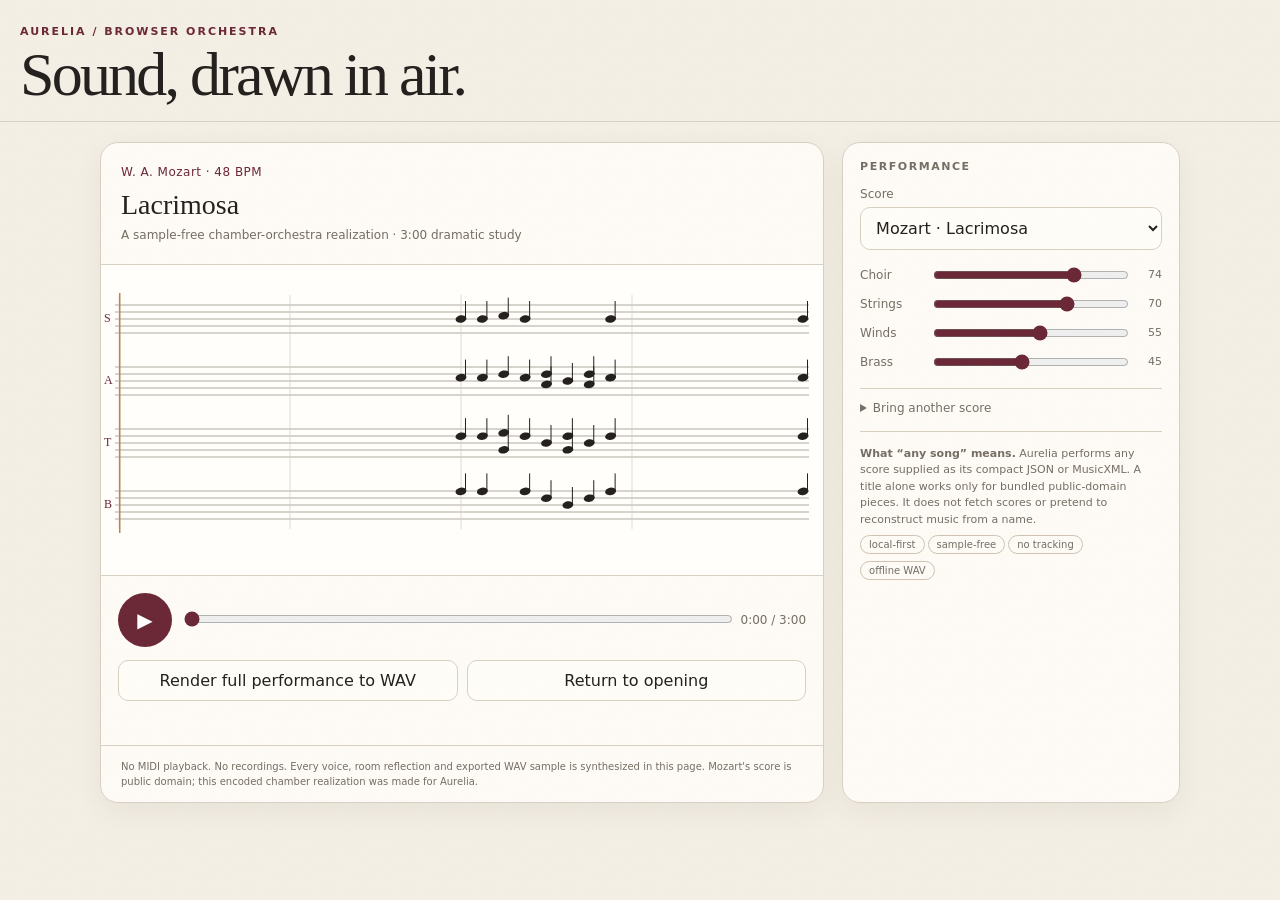
==== index.html @ 35485796 "Launch Aurelia sample-free browser orchestra" ====
<!doctype html><html lang="en"><head><meta charset="utf-8"><meta name="viewport" content="width=device-width,initial-scale=1"><title>Aurelia · Browser Orchestra</title><meta name="description" content="A sample-free browser orchestra with live score and WAV rendering."><style>
:root{--paper:#f4efe5;--panel:#fffdf8;--ink:#24211f;--muted:#756e64;--line:#d8d0c2;--wine:#6b2837;--gold:#b58a4b}*{box-sizing:border-box}html,body{margin:0;min-height:100%;background:var(--paper);color:var(--ink);font-family:system-ui,-apple-system,sans-serif}body:before{content:"";position:fixed;inset:0;pointer-events:none;opacity:.13;background:url("data:image/svg+xml,%3Csvg xmlns='http://www.w3.org/2000/svg' width='80' height='80'%3E%3Cfilter id='n'%3E%3CfeTurbulence baseFrequency='.7' numOctaves='3'/%3E%3C/filter%3E%3Crect width='100%25' height='100%25' filter='url(%23n)' opacity='.16'/%3E%3C/svg%3E")}header{padding:25px 20px 17px;border-bottom:1px solid var(--line)}.eyebrow{font-size:11px;letter-spacing:.18em;text-transform:uppercase;color:var(--wine);font-weight:700}h1{font:500 clamp(34px,7vw,62px)/.95 Georgia,serif;margin:7px 0 0;letter-spacing:-.045em}main{width:min(1120px,100%);margin:auto;padding:20px;display:grid;grid-template-columns:minmax(0,1.5fr) minmax(280px,.7fr);gap:18px}.card{background:#fffdf8e8;border:1px solid var(--line);border-radius:18px;overflow:hidden;box-shadow:0 9px 28px #3a2d1e10}.hero{padding:20px}.meta,.sub,.notice,.credits{color:var(--muted);font-size:12px;line-height:1.5}.meta{color:var(--wine);letter-spacing:.04em}.hero h2{font:500 28px/1 Georgia;margin:10px 0 7px}.scoreWrap{position:relative;background:#fffefa;border-block:1px solid var(--line);overflow:hidden}canvas{display:block;width:100%;height:310px}.lyric{position:absolute;left:20px;bottom:10px;background:#fffefadd;color:var(--wine);padding:5px 9px;border-radius:8px;font:italic 15px Georgia}.transport,.side{padding:17px}.row{display:flex;align-items:center;gap:10px}.play{width:54px;height:54px;flex:0 0 auto;border:0;border-radius:50%;background:var(--wine);color:white;font-size:20px;cursor:pointer}.seek{flex:1}.time{font-size:12px;color:var(--muted);font-variant-numeric:tabular-nums}input[type=range]{width:100%;accent-color:var(--wine)}.actions{display:grid;grid-template-columns:1fr 1fr;gap:9px;margin-top:13px}button,select,input,textarea{font:inherit}.secondary,select,input[type=text],textarea{border:1px solid var(--line);border-radius:10px;background:var(--panel);color:var(--ink);padding:10px 11px}.secondary{cursor:pointer}.status{min-height:18px;margin-top:9px;font-size:12px;color:var(--wine)}.credits{padding:13px 20px;border-top:1px solid var(--line);font-size:10px}.side h3{font-size:11px;text-transform:uppercase;letter-spacing:.14em;color:var(--muted);margin:0 0 14px}.field{margin-bottom:15px}label{display:block;font-size:12px;color:var(--muted);margin-bottom:6px}select,input[type=text],textarea{width:100%}textarea{height:120px;resize:vertical;font:11px/1.4 ui-monospace,monospace}.mix{display:grid;gap:9px}.mix label{display:grid;grid-template-columns:64px 1fr 28px;gap:7px;align-items:center;margin:0}.mix output{font-size:11px;text-align:right}.notice{border-top:1px solid var(--line);padding-top:14px;margin-top:16px;font-size:11px}.pills span{display:inline-block;border:1px solid #cfc3b2;border-radius:20px;padding:3px 8px;margin:7px 3px 0 0;font-size:10px;color:var(--muted)}details{border-top:1px solid var(--line);margin-top:16px;padding-top:12px}summary{font-size:12px;color:var(--muted);cursor:pointer}@media(max-width:780px){main{grid-template-columns:1fr;padding:12px;gap:12px}header{padding-top:19px}.hero{padding:16px}canvas{height:270px}.actions{grid-template-columns:1fr}}
</style></head><body><header><div class="eyebrow">Aurelia / Browser Orchestra</div><h1>Sound, drawn in air.</h1></header><main><section class="card"><div class="hero"><div class="meta" id="meta"></div><h2 id="title"></h2><div class="sub" id="sub"></div></div><div class="scoreWrap"><canvas id="score"></canvas><div class="lyric" id="lyric"></div></div><div class="transport"><div class="row"><button class="play" id="play">▶</button><div class="seek"><input id="seek" type="range" min="0" max="1000" value="0"></div><div class="time" id="time"></div></div><div class="actions"><button class="secondary" id="render">Render full performance to WAV</button><button class="secondary" id="reset">Return to opening</button></div><div class="status" id="status"></div></div><div class="credits">No MIDI playback. No recordings. Every voice, room reflection and exported WAV sample is synthesized in this page. Mozart's score is public domain; this encoded chamber realization was made for Aurelia.</div></section><aside class="card side"><h3>Performance</h3><div class="field"><label>Score</label><select id="presets"><option value="lacrimosa">Mozart · Lacrimosa</option><option value="bach">Bach · Prelude in C</option><option value="beethoven">Beethoven · Ode to Joy</option><option value="test">Orchestration test</option></select></div><div class="mix"><label>Choir<input data-bus="choir" type="range" min="0" max="100" value="74"><output>74</output></label><label>Strings<input data-bus="strings" type="range" min="0" max="100" value="70"><output>70</output></label><label>Winds<input data-bus="winds" type="range" min="0" max="100" value="55"><output>55</output></label><label>Brass<input data-bus="brass" type="range" min="0" max="100" value="45"><output>45</output></label></div><details><summary>Bring another score</summary><div class="field" style="margin-top:12px"><label>Find a bundled work by name</label><div class="row"><input id="request" type="text" placeholder="Bach Prelude"><button id="find" class="secondary">Load</button></div></div><div class="field"><label>Paste Aurelia JSON or MusicXML</label><textarea id="data" placeholder='{"title":"My score","bpm":72,"tracks":[{"instrument":"strings","notes":[[0,1,60,.7]]}]}'></textarea></div><div class="actions"><button id="importJson" class="secondary">Import JSON</button><button id="importXml" class="secondary">Import MusicXML</button></div></details><div class="notice"><strong>What “any song” means.</strong> Aurelia performs any score supplied as its compact JSON or MusicXML. A title alone works only for bundled public-domain pieces. It does not fetch scores or pretend to reconstruct music from a name.</div><div class="pills"><span>local-first</span><span>sample-free</span><span>no tracking</span><span>offline WAV</span></div></aside></main><script>
setTimeout(()=>{
const $=id=>document.getElementById(id),N=(t,d,p,v=.6)=>[t,d,p,v],hz=n=>440*2**((n-69)/12),seq=(a,s=0,st=.5,d=.45,v=.6)=>a.map((p,i)=>N(s+i*st,d,p,v));
function lacrimosa(){let bpm=48,bars=36,prog=[[50,53,57],[48,52,55],[46,50,53],[45,49,52],[43,46,50],[45,49,52]],up=[],lo=[],wi=[],br=[],ti=[];for(let b=0;b<bars;b++){let c=prog[b%6],t=b*4,v=.34+Math.min(.3,b/bars*.38)+(b%8>4?.1:0);for(let k=0;k<8;k++){up.push(N(t+k*.5,.34,c[1]+12,v*.62),N(t+k*.5+.25,.2,c[2]+12,v*.46))}lo.push(N(t,3.8,c[0],v*.8),N(t+2,1.8,c[0]-12,v*.55));if(b>4)wi.push(N(t+1,2.5,c[2]+12,v*.38));if(b%8===7){br.push(...c.map((p,i)=>N(t+2.5,1.4,p+12,v*(.38-i*.05))));ti.push(N(t+3,.75,b%16===15?50:45,.72))}}let phrases=[[8,'Lacrimosa dies illa',[69,69,70,69,67,65,67,69]],[16,'Qua resurget ex favilla',[69,72,70,69,67,65,64,65]],[24,'Judicandus homo reus',[65,67,69,70,72,70,69,67]],[32,'Huic ergo parce Deus',[69,70,72,74,72,70,69,67]],[40,'Pie Jesu, Jesu Domine',[69,69,70,72,74,72,70,69]],[48,'Dona eis requiem',[67,69,70,69,67,65,64,62]],[56,'Amen',[65,67,69,70,69,67,65,62]],[64,'Lacrimosa dies illa',[69,69,70,72,74,72,70,69]],[72,'Qua resurget ex favilla',[69,72,70,69,67,65,64,65]],[80,'Judicandus homo reus',[65,67,69,70,72,74,72,70]],[88,'Huic ergo parce Deus',[69,70,72,74,76,74,72,70]],[96,'Pie Jesu, Jesu Domine',[69,69,70,72,74,72,70,69]],[104,'Dona eis requiem',[67,69,70,69,67,65,64,62]],[112,'Dona eis requiem, amen',[65,67,69,70,69,67,65,62]],[120,'Amen',[74,72,70,69,67,65,64,62]],[132,'Amen',[69,67,65,64,62]]],ch=[],lyrics=[];for(let [t,text,mel] of phrases){lyrics.push([t,text]);mel.forEach((p,i)=>[0,-3,-7,-12].forEach((q,j)=>ch.push(N(t+i*.5,.46,p+q,.58-j*.05))))}return{title:'Lacrimosa',composer:'W. A. Mozart',sub:'A sample-free chamber-orchestra realization · 3:00 dramatic study',bpm,beats:144,lyrics,tracks:[{instrument:'strings',notes:up},{instrument:'stringsLow',notes:lo},{instrument:'winds',notes:wi},{instrument:'brass',notes:br},{instrument:'timpani',notes:ti},{instrument:'choir',notes:ch}]}}
let lib={lacrimosa:lacrimosa(),bach:{title:'Prelude in C',composer:'J. S. Bach',sub:'Arpeggiated study for warm strings',bpm:66,beats:24,lyrics:[],tracks:[{instrument:'strings',notes:seq([60,64,67,72,76,67,72,76,59,62,67,71,74,67,71,74,57,60,64,69,72,64,69,72,55,59,62,67,71,62,67,71,60,64,67,72,76,67,72,76],0,.5,.46,.55)}]},beethoven:{title:'Ode to Joy',composer:'L. van Beethoven',sub:'Theme for winds and strings',bpm:92,beats:30,lyrics:[],tracks:[{instrument:'winds',notes:seq([64,64,65,67,67,65,64,62,60,60,62,64,64,62,62,64,64,65,67,67,65,64,62,60,60,62,64,62,60,60],0,1,.9,.6)}]},test:{title:'Orchestration test',composer:'Aurelia',sub:'One phrase through each modeled section',bpm:72,beats:30,lyrics:[],tracks:['strings','choir','winds','brass','timpani'].map((instrument,i)=>({instrument,notes:seq([60,62,64,65,67,69,71,72],i*6,.65,.55,.58)}))}};
let piece=lib.lacrimosa,ctx=null,off=0,start=0,playing=false,raf,nodes=[],master,comp,rev,buses={};const dur=()=>piece.beats*60/piece.bpm,fmt=x=>`${x/60|0}:${String(x%60|0).padStart(2,'0')}`;
function setup(c){buses={};master=c.createGain();master.gain.value=.58;comp=c.createDynamicsCompressor();comp.threshold.value=-18;comp.knee.value=18;comp.ratio.value=3;comp.attack.value=.012;comp.release.value=.28;master.connect(comp);comp.connect(c.destination);rev=c.createConvolver();let b=c.createBuffer(2,c.sampleRate*3.5,c.sampleRate);for(let q=0;q<2;q++){let d=b.getChannelData(q);for(let i=0;i<d.length;i++)d[i]=(Math.random()*2-1)*(1-i/d.length)**3}rev.buffer=b;let wet=c.createGain();wet.gain.value=.16;rev.connect(wet);wet.connect(master);['choir','strings','stringsLow','winds','brass','timpani'].forEach(k=>{let g=c.createGain();g.connect(master);let s=c.createGain();s.gain.value=.18;g.connect(s);s.connect(rev);buses[k]=g})}
function env(g,t,d,v,a=.07,r=.22){g.gain.setValueAtTime(.0001,t);g.gain.exponentialRampToValueAtTime(Math.max(.001,v),t+Math.min(a,d*.3));g.gain.setValueAtTime(Math.max(.001,v),t+Math.max(a,d-r));g.gain.exponentialRampToValueAtTime(.0001,t+d)}
function osc(c,t,d,p,v,type,dest,det=0,cut=1600){let o=c.createOscillator(),f=c.createBiquadFilter(),g=c.createGain();o.type=type;o.frequency.value=hz(p);o.detune.value=det;f.type='lowpass';f.frequency.value=cut;o.connect(f);f.connect(g);g.connect(dest);env(g,t,d,v);o.start(t);o.stop(t+d+.03);return o}
function choir(c,t,d,p,v,dest){let o=c.createOscillator(),pre=c.createGain(),out=c.createGain();o.type='sawtooth';o.frequency.value=hz(p);pre.gain.value=.22;o.connect(pre);[[700,8,1],[1100,10,.42],[2450,12,.13]].forEach(([fr,q,a])=>{let f=c.createBiquadFilter(),g=c.createGain();f.type='bandpass';f.frequency.value=fr;f.Q.value=q;g.gain.value=a;pre.connect(f);f.connect(g);g.connect(out)});out.connect(dest);env(out,t,d,v,.13,.3);o.start(t);o.stop(t+d);return o}
function note(c,ins,n,base){let s=60/piece.bpm,[bt,bd,p,v]=n,t=base+bt*s,d=bd*s,dest=buses[ins]||master;if(ins==='choir')return choir(c,t,d,p,v*.09,dest);if(ins==='timpani'){let o=c.createOscillator(),g=c.createGain();o.frequency.setValueAtTime(hz(p),t);o.frequency.exponentialRampToValueAtTime(hz(p)*.72,t+.24);o.connect(g);g.connect(dest);env(g,t,Math.min(d,1.7),v*.28,.005,.5);o.start(t);o.stop(t+d);return o}if(ins==='winds')return osc(c,t,d,p,v*.1,'triangle',dest,0,2200);if(ins==='brass'){osc(c,t,d,p,v*.06,'sawtooth',dest,-4,1000);return osc(c,t,d,p,v*.06,'sawtooth',dest,4,1000)}if(ins==='stringsLow'){osc(c,t,d,p,v*.07,'sawtooth',dest,-3,850);return osc(c,t,d,p,v*.06,'triangle',dest,3,1100)}osc(c,t,d,p,v*.048,'sawtooth',dest,-7,1550);return osc(c,t,d,p,v*.045,'sawtooth',dest,6,1450)}
function stop(){nodes.forEach(n=>{try{n.stop()}catch{}});nodes=[];if(ctx){ctx.close();ctx=null}playing=false;$('play').textContent='▶';cancelAnimationFrame(raf)}function play(){stop();ctx=new AudioContext();setup(ctx);let base=ctx.currentTime+.08-off;piece.tracks.forEach(tr=>tr.notes.filter(n=>n[0]*60/piece.bpm>=off-.1).forEach(n=>nodes.push(note(ctx,tr.instrument,n,base))));start=ctx.currentTime-off;playing=true;$('play').textContent='❚❚';tick()}
function tick(){if(!playing)return;off=ctx.currentTime-start;if(off>=dur()){stop();off=0}sync();raf=requestAnimationFrame(tick)}function sync(){$('seek').value=off/dur()*1000;$('time').textContent=`${fmt(off)} / ${fmt(dur())}`;let beat=off*piece.bpm/60,text='';for(let x of piece.lyrics||[])if(x[0]<=beat)text=x[1];$('lyric').textContent=text;$('lyric').style.display=text?'block':'none';draw()}
function draw(){let c=$('score'),r=devicePixelRatio||1,w=c.clientWidth,h=c.clientHeight;c.width=w*r;c.height=h*r;let x=c.getContext('2d');x.scale(r,r);let beat=off*piece.bpm/60,span=16,a=Math.max(0,beat-4),z=a+span;x.clearRect(0,0,w,h);for(let s=0;s<4;s++){let y=40+s*62;x.strokeStyle='#8f877c';x.lineWidth=.7;for(let l=0;l<5;l++){x.beginPath();x.moveTo(14,y+l*7);x.lineTo(w-14,y+l*7);x.stroke()}x.fillStyle='#6b2837';x.font='12px Georgia';x.fillText('SATB'[s],3,y+17)}for(let b=Math.ceil(a/4)*4;b<z;b+=4){let xx=18+(b-a)/(z-a)*(w-38);x.strokeStyle='#d4cdc2';x.beginPath();x.moveTo(xx,30);x.lineTo(xx,264);x.stroke()}let tr=piece.tracks.find(t=>t.instrument==='choir')||piece.tracks[0];if(tr)tr.notes.forEach(n=>{if(n[0]+n[1]<a||n[0]>z)return;let xx=18+(n[0]-a)/(z-a)*(w-38),s=n[2]>=68?0:n[2]>=64?1:n[2]>=58?2:3,y=54+s*62-(n[2]-[69,65,60,53][s])*3.4;x.fillStyle=n[0]<=beat&&n[0]+n[1]>beat?'#6b2837':'#24211f';x.beginPath();x.ellipse(xx,y,5.5,3.7,-.2,0,7);x.fill();x.fillRect(xx+4,y-18,1,18)});x.fillStyle='#b58a4b';x.fillRect(18+(beat-a)/(z-a)*(w-38),28,1.5,240)}
function load(p){stop();piece=p;off=0;$('title').textContent=p.title;$('meta').textContent=`${p.composer} · ${p.bpm} BPM`;$('sub').textContent=p.sub||'Imported score';$('status').textContent='';sync()}
function wav(b){let n=b.length,ch=b.numberOfChannels,ab=new ArrayBuffer(44+n*ch*2),v=new DataView(ab),p=0,s=x=>{for(let q of x)v.setUint8(p++,q.charCodeAt())};s('RIFF');v.setUint32(p,36+n*ch*2,true);p+=4;s('WAVEfmt ');v.setUint32(p,16,true);p+=4;v.setUint16(p,1,true);p+=2;v.setUint16(p,ch,true);p+=2;v.setUint32(p,b.sampleRate,true);p+=4;v.setUint32(p,b.sampleRate*ch*2,true);p+=4;v.setUint16(p,ch*2,true);p+=2;v.setUint16(p,16,true);p+=2;s('data');v.setUint32(p,n*ch*2,true);p+=4;for(let i=0;i<n;i++)for(let q=0;q<ch;q++){let z=Math.max(-1,Math.min(1,b.getChannelData(q)[i]));v.setInt16(p,z<0?z*32768:z*32767,true);p+=2}return ab}
async function renderWav(){stop();$('status').textContent='Rendering the full performance offline…';$('render').disabled=true;await new Promise(r=>setTimeout(r,30));let o=new OfflineAudioContext(2,Math.ceil((dur()+4)*32000),32000);setup(o);piece.tracks.forEach(tr=>tr.notes.forEach(n=>note(o,tr.instrument,n,.05)));let b=await o.startRendering(),a=document.createElement('a'),blob=new Blob([wav(b)],{type:'audio/wav'});a.href=URL.createObjectURL(blob);a.download=`${piece.composer}-${piece.title}-Aurelia.wav`.replace(/[^a-z0-9.-]+/gi,'-');a.click();$('status').textContent=`Saved ${fmt(dur())} WAV · ${Math.round(blob.size/1048576)} MB`;$('render').disabled=false}
$('play').onclick=()=>playing?(off=ctx.currentTime-start,stop()):play();$('seek').oninput=()=>{off=$('seek').value/1000*dur();if(playing)play();else sync()};$('reset').onclick=()=>{stop();off=0;sync()};$('render').onclick=renderWav;$('presets').onchange=()=>load(lib[$('presets').value]);$('find').onclick=()=>{let q=$('request').value.toLowerCase(),k=Object.keys(lib).find(k=>(lib[k].title+' '+lib[k].composer).toLowerCase().includes(q));k?load(lib[k]):$('status').textContent='Not bundled. Paste Aurelia JSON or MusicXML.'};$('importJson').onclick=()=>{try{let p=JSON.parse($('data').value);if(!p.bpm||!p.tracks)throw Error('needs bpm and tracks');p.beats=p.beats||Math.max(...p.tracks.flatMap(t=>t.notes.map(n=>n[0]+n[1])));p.lyrics=p.lyrics||[];p.composer=p.composer||'Imported';load(p)}catch(e){$('status').textContent='JSON: '+e.message}};$('importXml').onclick=()=>{try{let x=new DOMParser().parseFromString($('data').value,'text/xml'),d=+(x.querySelector('divisions')?.textContent||1),bpm=+(x.querySelector('sound[tempo]')?.getAttribute('tempo')||72),st={C:0,D:2,E:4,F:5,G:7,A:9,B:11},ns=[],t=0;x.querySelectorAll('part:first-of-type note').forEach(e=>{let z=+(e.querySelector('duration')?.textContent||d)/d;if(!e.querySelector('rest')){let s=e.querySelector('step')?.textContent||'C',o=+(e.querySelector('octave')?.textContent||4),a=+(e.querySelector('alter')?.textContent||0);ns.push(N(t,z,(o+1)*12+st[s]+a,.6))}if(!e.querySelector('chord'))t+=z});load({title:x.querySelector('work-title')?.textContent||'Imported MusicXML',composer:'Imported',sub:'First MusicXML part',bpm,beats:t,lyrics:[],tracks:[{instrument:'strings',notes:ns}]})}catch(e){$('status').textContent='MusicXML: '+e.message}};document.querySelectorAll('.mix input').forEach(e=>e.oninput=()=>{e.nextElementSibling.value=e.value;if(buses[e.dataset.bus])buses[e.dataset.bus].gain.value=e.value/70});let taps=0;document.querySelector('h1').onclick=()=>{if(++taps===5){document.documentElement.style.setProperty('--wine','#293e60');$('status').textContent='The blue hour: a quieter hall.'}};addEventListener('resize',draw);load(piece);
},0);
</script></body></html>
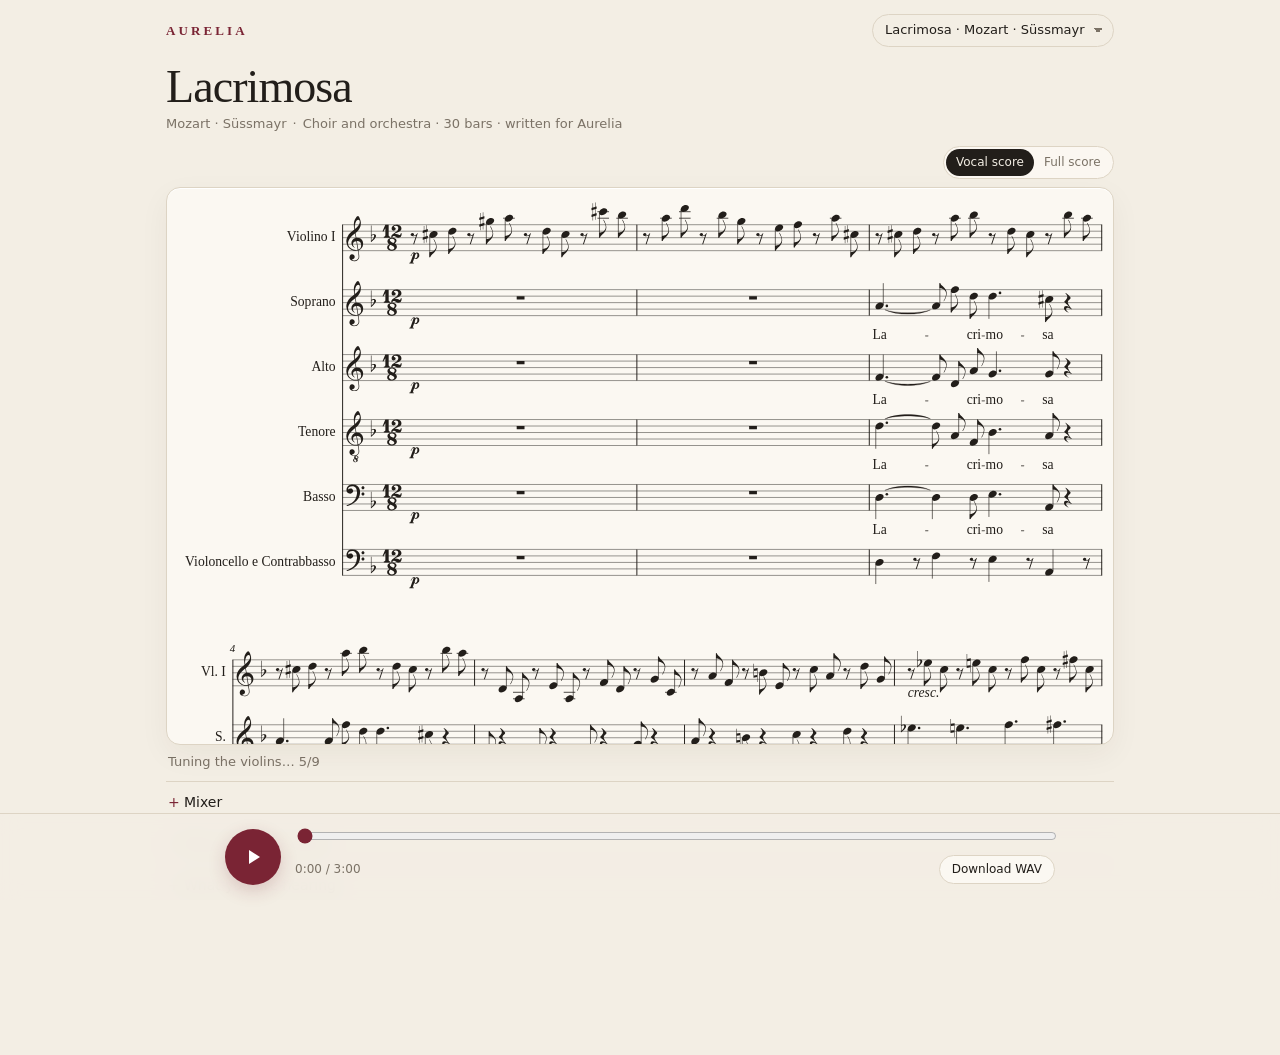
==== commit fdd32cb0: "Rebuild Aurelia score-first: MusicXML scores, Verovio engraving with synced highlight, CC0 samples, " ====
--- a/index.html
+++ b/index.html
@@ -1,22 +1,62 @@
-<!doctype html><html lang="en"><head><meta charset="utf-8"><meta name="viewport" content="width=device-width,initial-scale=1"><title>Aurelia · Browser Orchestra</title><meta name="description" content="A sample-free browser orchestra with live score and WAV rendering."><style>
-:root{--paper:#f4efe5;--panel:#fffdf8;--ink:#24211f;--muted:#756e64;--line:#d8d0c2;--wine:#6b2837;--gold:#b58a4b}*{box-sizing:border-box}html,body{margin:0;min-height:100%;background:var(--paper);color:var(--ink);font-family:system-ui,-apple-system,sans-serif}body:before{content:"";position:fixed;inset:0;pointer-events:none;opacity:.13;background:url("data:image/svg+xml,%3Csvg xmlns='http://www.w3.org/2000/svg' width='80' height='80'%3E%3Cfilter id='n'%3E%3CfeTurbulence baseFrequency='.7' numOctaves='3'/%3E%3C/filter%3E%3Crect width='100%25' height='100%25' filter='url(%23n)' opacity='.16'/%3E%3C/svg%3E")}header{padding:25px 20px 17px;border-bottom:1px solid var(--line)}.eyebrow{font-size:11px;letter-spacing:.18em;text-transform:uppercase;color:var(--wine);font-weight:700}h1{font:500 clamp(34px,7vw,62px)/.95 Georgia,serif;margin:7px 0 0;letter-spacing:-.045em}main{width:min(1120px,100%);margin:auto;padding:20px;display:grid;grid-template-columns:minmax(0,1.5fr) minmax(280px,.7fr);gap:18px}.card{background:#fffdf8e8;border:1px solid var(--line);border-radius:18px;overflow:hidden;box-shadow:0 9px 28px #3a2d1e10}.hero{padding:20px}.meta,.sub,.notice,.credits{color:var(--muted);font-size:12px;line-height:1.5}.meta{color:var(--wine);letter-spacing:.04em}.hero h2{font:500 28px/1 Georgia;margin:10px 0 7px}.scoreWrap{position:relative;background:#fffefa;border-block:1px solid var(--line);overflow:hidden}canvas{display:block;width:100%;height:310px}.lyric{position:absolute;left:20px;bottom:10px;background:#fffefadd;color:var(--wine);padding:5px 9px;border-radius:8px;font:italic 15px Georgia}.transport,.side{padding:17px}.row{display:flex;align-items:center;gap:10px}.play{width:54px;height:54px;flex:0 0 auto;border:0;border-radius:50%;background:var(--wine);color:white;font-size:20px;cursor:pointer}.seek{flex:1}.time{font-size:12px;color:var(--muted);font-variant-numeric:tabular-nums}input[type=range]{width:100%;accent-color:var(--wine)}.actions{display:grid;grid-template-columns:1fr 1fr;gap:9px;margin-top:13px}button,select,input,textarea{font:inherit}.secondary,select,input[type=text],textarea{border:1px solid var(--line);border-radius:10px;background:var(--panel);color:var(--ink);padding:10px 11px}.secondary{cursor:pointer}.status{min-height:18px;margin-top:9px;font-size:12px;color:var(--wine)}.credits{padding:13px 20px;border-top:1px solid var(--line);font-size:10px}.side h3{font-size:11px;text-transform:uppercase;letter-spacing:.14em;color:var(--muted);margin:0 0 14px}.field{margin-bottom:15px}label{display:block;font-size:12px;color:var(--muted);margin-bottom:6px}select,input[type=text],textarea{width:100%}textarea{height:120px;resize:vertical;font:11px/1.4 ui-monospace,monospace}.mix{display:grid;gap:9px}.mix label{display:grid;grid-template-columns:64px 1fr 28px;gap:7px;align-items:center;margin:0}.mix output{font-size:11px;text-align:right}.notice{border-top:1px solid var(--line);padding-top:14px;margin-top:16px;font-size:11px}.pills span{display:inline-block;border:1px solid #cfc3b2;border-radius:20px;padding:3px 8px;margin:7px 3px 0 0;font-size:10px;color:var(--muted)}details{border-top:1px solid var(--line);margin-top:16px;padding-top:12px}summary{font-size:12px;color:var(--muted);cursor:pointer}@media(max-width:780px){main{grid-template-columns:1fr;padding:12px;gap:12px}header{padding-top:19px}.hero{padding:16px}canvas{height:270px}.actions{grid-template-columns:1fr}}
-</style></head><body><header><div class="eyebrow">Aurelia / Browser Orchestra</div><h1>Sound, drawn in air.</h1></header><main><section class="card"><div class="hero"><div class="meta" id="meta"></div><h2 id="title"></h2><div class="sub" id="sub"></div></div><div class="scoreWrap"><canvas id="score"></canvas><div class="lyric" id="lyric"></div></div><div class="transport"><div class="row"><button class="play" id="play">▶</button><div class="seek"><input id="seek" type="range" min="0" max="1000" value="0"></div><div class="time" id="time"></div></div><div class="actions"><button class="secondary" id="render">Render full performance to WAV</button><button class="secondary" id="reset">Return to opening</button></div><div class="status" id="status"></div></div><div class="credits">No MIDI playback. No recordings. Every voice, room reflection and exported WAV sample is synthesized in this page. Mozart's score is public domain; this encoded chamber realization was made for Aurelia.</div></section><aside class="card side"><h3>Performance</h3><div class="field"><label>Score</label><select id="presets"><option value="lacrimosa">Mozart · Lacrimosa</option><option value="bach">Bach · Prelude in C</option><option value="beethoven">Beethoven · Ode to Joy</option><option value="test">Orchestration test</option></select></div><div class="mix"><label>Choir<input data-bus="choir" type="range" min="0" max="100" value="74"><output>74</output></label><label>Strings<input data-bus="strings" type="range" min="0" max="100" value="70"><output>70</output></label><label>Winds<input data-bus="winds" type="range" min="0" max="100" value="55"><output>55</output></label><label>Brass<input data-bus="brass" type="range" min="0" max="100" value="45"><output>45</output></label></div><details><summary>Bring another score</summary><div class="field" style="margin-top:12px"><label>Find a bundled work by name</label><div class="row"><input id="request" type="text" placeholder="Bach Prelude"><button id="find" class="secondary">Load</button></div></div><div class="field"><label>Paste Aurelia JSON or MusicXML</label><textarea id="data" placeholder='{"title":"My score","bpm":72,"tracks":[{"instrument":"strings","notes":[[0,1,60,.7]]}]}'></textarea></div><div class="actions"><button id="importJson" class="secondary">Import JSON</button><button id="importXml" class="secondary">Import MusicXML</button></div></details><div class="notice"><strong>What “any song” means.</strong> Aurelia performs any score supplied as its compact JSON or MusicXML. A title alone works only for bundled public-domain pieces. It does not fetch scores or pretend to reconstruct music from a name.</div><div class="pills"><span>local-first</span><span>sample-free</span><span>no tracking</span><span>offline WAV</span></div></aside></main><script>
-setTimeout(()=>{
-const $=id=>document.getElementById(id),N=(t,d,p,v=.6)=>[t,d,p,v],hz=n=>440*2**((n-69)/12),seq=(a,s=0,st=.5,d=.45,v=.6)=>a.map((p,i)=>N(s+i*st,d,p,v));
-function lacrimosa(){let bpm=48,bars=36,prog=[[50,53,57],[48,52,55],[46,50,53],[45,49,52],[43,46,50],[45,49,52]],up=[],lo=[],wi=[],br=[],ti=[];for(let b=0;b<bars;b++){let c=prog[b%6],t=b*4,v=.34+Math.min(.3,b/bars*.38)+(b%8>4?.1:0);for(let k=0;k<8;k++){up.push(N(t+k*.5,.34,c[1]+12,v*.62),N(t+k*.5+.25,.2,c[2]+12,v*.46))}lo.push(N(t,3.8,c[0],v*.8),N(t+2,1.8,c[0]-12,v*.55));if(b>4)wi.push(N(t+1,2.5,c[2]+12,v*.38));if(b%8===7){br.push(...c.map((p,i)=>N(t+2.5,1.4,p+12,v*(.38-i*.05))));ti.push(N(t+3,.75,b%16===15?50:45,.72))}}let phrases=[[8,'Lacrimosa dies illa',[69,69,70,69,67,65,67,69]],[16,'Qua resurget ex favilla',[69,72,70,69,67,65,64,65]],[24,'Judicandus homo reus',[65,67,69,70,72,70,69,67]],[32,'Huic ergo parce Deus',[69,70,72,74,72,70,69,67]],[40,'Pie Jesu, Jesu Domine',[69,69,70,72,74,72,70,69]],[48,'Dona eis requiem',[67,69,70,69,67,65,64,62]],[56,'Amen',[65,67,69,70,69,67,65,62]],[64,'Lacrimosa dies illa',[69,69,70,72,74,72,70,69]],[72,'Qua resurget ex favilla',[69,72,70,69,67,65,64,65]],[80,'Judicandus homo reus',[65,67,69,70,72,74,72,70]],[88,'Huic ergo parce Deus',[69,70,72,74,76,74,72,70]],[96,'Pie Jesu, Jesu Domine',[69,69,70,72,74,72,70,69]],[104,'Dona eis requiem',[67,69,70,69,67,65,64,62]],[112,'Dona eis requiem, amen',[65,67,69,70,69,67,65,62]],[120,'Amen',[74,72,70,69,67,65,64,62]],[132,'Amen',[69,67,65,64,62]]],ch=[],lyrics=[];for(let [t,text,mel] of phrases){lyrics.push([t,text]);mel.forEach((p,i)=>[0,-3,-7,-12].forEach((q,j)=>ch.push(N(t+i*.5,.46,p+q,.58-j*.05))))}return{title:'Lacrimosa',composer:'W. A. Mozart',sub:'A sample-free chamber-orchestra realization · 3:00 dramatic study',bpm,beats:144,lyrics,tracks:[{instrument:'strings',notes:up},{instrument:'stringsLow',notes:lo},{instrument:'winds',notes:wi},{instrument:'brass',notes:br},{instrument:'timpani',notes:ti},{instrument:'choir',notes:ch}]}}
-let lib={lacrimosa:lacrimosa(),bach:{title:'Prelude in C',composer:'J. S. Bach',sub:'Arpeggiated study for warm strings',bpm:66,beats:24,lyrics:[],tracks:[{instrument:'strings',notes:seq([60,64,67,72,76,67,72,76,59,62,67,71,74,67,71,74,57,60,64,69,72,64,69,72,55,59,62,67,71,62,67,71,60,64,67,72,76,67,72,76],0,.5,.46,.55)}]},beethoven:{title:'Ode to Joy',composer:'L. van Beethoven',sub:'Theme for winds and strings',bpm:92,beats:30,lyrics:[],tracks:[{instrument:'winds',notes:seq([64,64,65,67,67,65,64,62,60,60,62,64,64,62,62,64,64,65,67,67,65,64,62,60,60,62,64,62,60,60],0,1,.9,.6)}]},test:{title:'Orchestration test',composer:'Aurelia',sub:'One phrase through each modeled section',bpm:72,beats:30,lyrics:[],tracks:['strings','choir','winds','brass','timpani'].map((instrument,i)=>({instrument,notes:seq([60,62,64,65,67,69,71,72],i*6,.65,.55,.58)}))}};
-let piece=lib.lacrimosa,ctx=null,off=0,start=0,playing=false,raf,nodes=[],master,comp,rev,buses={};const dur=()=>piece.beats*60/piece.bpm,fmt=x=>`${x/60|0}:${String(x%60|0).padStart(2,'0')}`;
-function setup(c){buses={};master=c.createGain();master.gain.value=.58;comp=c.createDynamicsCompressor();comp.threshold.value=-18;comp.knee.value=18;comp.ratio.value=3;comp.attack.value=.012;comp.release.value=.28;master.connect(comp);comp.connect(c.destination);rev=c.createConvolver();let b=c.createBuffer(2,c.sampleRate*3.5,c.sampleRate);for(let q=0;q<2;q++){let d=b.getChannelData(q);for(let i=0;i<d.length;i++)d[i]=(Math.random()*2-1)*(1-i/d.length)**3}rev.buffer=b;let wet=c.createGain();wet.gain.value=.16;rev.connect(wet);wet.connect(master);['choir','strings','stringsLow','winds','brass','timpani'].forEach(k=>{let g=c.createGain();g.connect(master);let s=c.createGain();s.gain.value=.18;g.connect(s);s.connect(rev);buses[k]=g})}
-function env(g,t,d,v,a=.07,r=.22){g.gain.setValueAtTime(.0001,t);g.gain.exponentialRampToValueAtTime(Math.max(.001,v),t+Math.min(a,d*.3));g.gain.setValueAtTime(Math.max(.001,v),t+Math.max(a,d-r));g.gain.exponentialRampToValueAtTime(.0001,t+d)}
-function osc(c,t,d,p,v,type,dest,det=0,cut=1600){let o=c.createOscillator(),f=c.createBiquadFilter(),g=c.createGain();o.type=type;o.frequency.value=hz(p);o.detune.value=det;f.type='lowpass';f.frequency.value=cut;o.connect(f);f.connect(g);g.connect(dest);env(g,t,d,v);o.start(t);o.stop(t+d+.03);return o}
-function choir(c,t,d,p,v,dest){let o=c.createOscillator(),pre=c.createGain(),out=c.createGain();o.type='sawtooth';o.frequency.value=hz(p);pre.gain.value=.22;o.connect(pre);[[700,8,1],[1100,10,.42],[2450,12,.13]].forEach(([fr,q,a])=>{let f=c.createBiquadFilter(),g=c.createGain();f.type='bandpass';f.frequency.value=fr;f.Q.value=q;g.gain.value=a;pre.connect(f);f.connect(g);g.connect(out)});out.connect(dest);env(out,t,d,v,.13,.3);o.start(t);o.stop(t+d);return o}
-function note(c,ins,n,base){let s=60/piece.bpm,[bt,bd,p,v]=n,t=base+bt*s,d=bd*s,dest=buses[ins]||master;if(ins==='choir')return choir(c,t,d,p,v*.09,dest);if(ins==='timpani'){let o=c.createOscillator(),g=c.createGain();o.frequency.setValueAtTime(hz(p),t);o.frequency.exponentialRampToValueAtTime(hz(p)*.72,t+.24);o.connect(g);g.connect(dest);env(g,t,Math.min(d,1.7),v*.28,.005,.5);o.start(t);o.stop(t+d);return o}if(ins==='winds')return osc(c,t,d,p,v*.1,'triangle',dest,0,2200);if(ins==='brass'){osc(c,t,d,p,v*.06,'sawtooth',dest,-4,1000);return osc(c,t,d,p,v*.06,'sawtooth',dest,4,1000)}if(ins==='stringsLow'){osc(c,t,d,p,v*.07,'sawtooth',dest,-3,850);return osc(c,t,d,p,v*.06,'triangle',dest,3,1100)}osc(c,t,d,p,v*.048,'sawtooth',dest,-7,1550);return osc(c,t,d,p,v*.045,'sawtooth',dest,6,1450)}
-function stop(){nodes.forEach(n=>{try{n.stop()}catch{}});nodes=[];if(ctx){ctx.close();ctx=null}playing=false;$('play').textContent='▶';cancelAnimationFrame(raf)}function play(){stop();ctx=new AudioContext();setup(ctx);let base=ctx.currentTime+.08-off;piece.tracks.forEach(tr=>tr.notes.filter(n=>n[0]*60/piece.bpm>=off-.1).forEach(n=>nodes.push(note(ctx,tr.instrument,n,base))));start=ctx.currentTime-off;playing=true;$('play').textContent='❚❚';tick()}
-function tick(){if(!playing)return;off=ctx.currentTime-start;if(off>=dur()){stop();off=0}sync();raf=requestAnimationFrame(tick)}function sync(){$('seek').value=off/dur()*1000;$('time').textContent=`${fmt(off)} / ${fmt(dur())}`;let beat=off*piece.bpm/60,text='';for(let x of piece.lyrics||[])if(x[0]<=beat)text=x[1];$('lyric').textContent=text;$('lyric').style.display=text?'block':'none';draw()}
-function draw(){let c=$('score'),r=devicePixelRatio||1,w=c.clientWidth,h=c.clientHeight;c.width=w*r;c.height=h*r;let x=c.getContext('2d');x.scale(r,r);let beat=off*piece.bpm/60,span=16,a=Math.max(0,beat-4),z=a+span;x.clearRect(0,0,w,h);for(let s=0;s<4;s++){let y=40+s*62;x.strokeStyle='#8f877c';x.lineWidth=.7;for(let l=0;l<5;l++){x.beginPath();x.moveTo(14,y+l*7);x.lineTo(w-14,y+l*7);x.stroke()}x.fillStyle='#6b2837';x.font='12px Georgia';x.fillText('SATB'[s],3,y+17)}for(let b=Math.ceil(a/4)*4;b<z;b+=4){let xx=18+(b-a)/(z-a)*(w-38);x.strokeStyle='#d4cdc2';x.beginPath();x.moveTo(xx,30);x.lineTo(xx,264);x.stroke()}let tr=piece.tracks.find(t=>t.instrument==='choir')||piece.tracks[0];if(tr)tr.notes.forEach(n=>{if(n[0]+n[1]<a||n[0]>z)return;let xx=18+(n[0]-a)/(z-a)*(w-38),s=n[2]>=68?0:n[2]>=64?1:n[2]>=58?2:3,y=54+s*62-(n[2]-[69,65,60,53][s])*3.4;x.fillStyle=n[0]<=beat&&n[0]+n[1]>beat?'#6b2837':'#24211f';x.beginPath();x.ellipse(xx,y,5.5,3.7,-.2,0,7);x.fill();x.fillRect(xx+4,y-18,1,18)});x.fillStyle='#b58a4b';x.fillRect(18+(beat-a)/(z-a)*(w-38),28,1.5,240)}
-function load(p){stop();piece=p;off=0;$('title').textContent=p.title;$('meta').textContent=`${p.composer} · ${p.bpm} BPM`;$('sub').textContent=p.sub||'Imported score';$('status').textContent='';sync()}
-function wav(b){let n=b.length,ch=b.numberOfChannels,ab=new ArrayBuffer(44+n*ch*2),v=new DataView(ab),p=0,s=x=>{for(let q of x)v.setUint8(p++,q.charCodeAt())};s('RIFF');v.setUint32(p,36+n*ch*2,true);p+=4;s('WAVEfmt ');v.setUint32(p,16,true);p+=4;v.setUint16(p,1,true);p+=2;v.setUint16(p,ch,true);p+=2;v.setUint32(p,b.sampleRate,true);p+=4;v.setUint32(p,b.sampleRate*ch*2,true);p+=4;v.setUint16(p,ch*2,true);p+=2;v.setUint16(p,16,true);p+=2;s('data');v.setUint32(p,n*ch*2,true);p+=4;for(let i=0;i<n;i++)for(let q=0;q<ch;q++){let z=Math.max(-1,Math.min(1,b.getChannelData(q)[i]));v.setInt16(p,z<0?z*32768:z*32767,true);p+=2}return ab}
-async function renderWav(){stop();$('status').textContent='Rendering the full performance offline…';$('render').disabled=true;await new Promise(r=>setTimeout(r,30));let o=new OfflineAudioContext(2,Math.ceil((dur()+4)*32000),32000);setup(o);piece.tracks.forEach(tr=>tr.notes.forEach(n=>note(o,tr.instrument,n,.05)));let b=await o.startRendering(),a=document.createElement('a'),blob=new Blob([wav(b)],{type:'audio/wav'});a.href=URL.createObjectURL(blob);a.download=`${piece.composer}-${piece.title}-Aurelia.wav`.replace(/[^a-z0-9.-]+/gi,'-');a.click();$('status').textContent=`Saved ${fmt(dur())} WAV · ${Math.round(blob.size/1048576)} MB`;$('render').disabled=false}
-$('play').onclick=()=>playing?(off=ctx.currentTime-start,stop()):play();$('seek').oninput=()=>{off=$('seek').value/1000*dur();if(playing)play();else sync()};$('reset').onclick=()=>{stop();off=0;sync()};$('render').onclick=renderWav;$('presets').onchange=()=>load(lib[$('presets').value]);$('find').onclick=()=>{let q=$('request').value.toLowerCase(),k=Object.keys(lib).find(k=>(lib[k].title+' '+lib[k].composer).toLowerCase().includes(q));k?load(lib[k]):$('status').textContent='Not bundled. Paste Aurelia JSON or MusicXML.'};$('importJson').onclick=()=>{try{let p=JSON.parse($('data').value);if(!p.bpm||!p.tracks)throw Error('needs bpm and tracks');p.beats=p.beats||Math.max(...p.tracks.flatMap(t=>t.notes.map(n=>n[0]+n[1])));p.lyrics=p.lyrics||[];p.composer=p.composer||'Imported';load(p)}catch(e){$('status').textContent='JSON: '+e.message}};$('importXml').onclick=()=>{try{let x=new DOMParser().parseFromString($('data').value,'text/xml'),d=+(x.querySelector('divisions')?.textContent||1),bpm=+(x.querySelector('sound[tempo]')?.getAttribute('tempo')||72),st={C:0,D:2,E:4,F:5,G:7,A:9,B:11},ns=[],t=0;x.querySelectorAll('part:first-of-type note').forEach(e=>{let z=+(e.querySelector('duration')?.textContent||d)/d;if(!e.querySelector('rest')){let s=e.querySelector('step')?.textContent||'C',o=+(e.querySelector('octave')?.textContent||4),a=+(e.querySelector('alter')?.textContent||0);ns.push(N(t,z,(o+1)*12+st[s]+a,.6))}if(!e.querySelector('chord'))t+=z});load({title:x.querySelector('work-title')?.textContent||'Imported MusicXML',composer:'Imported',sub:'First MusicXML part',bpm,beats:t,lyrics:[],tracks:[{instrument:'strings',notes:ns}]})}catch(e){$('status').textContent='MusicXML: '+e.message}};document.querySelectorAll('.mix input').forEach(e=>e.oninput=()=>{e.nextElementSibling.value=e.value;if(buses[e.dataset.bus])buses[e.dataset.bus].gain.value=e.value/70});let taps=0;document.querySelector('h1').onclick=()=>{if(++taps===5){document.documentElement.style.setProperty('--wine','#293e60');$('status').textContent='The blue hour: a quieter hall.'}};addEventListener('resize',draw);load(piece);
-},0);
-</script></body></html>
+<!doctype html>
+<html lang="en">
+<head>
+<meta charset="utf-8">
+<meta name="viewport" content="width=device-width,initial-scale=1,viewport-fit=cover">
+<title>Aurelia · a score-first browser orchestra</title>
+<meta name="description" content="Aurelia reads a written score, engraves it, and performs it with sampled instruments in your browser. Audio downloads as WAV.">
+<meta name="theme-color" content="#f3eee4">
+<link rel="stylesheet" href="css/aurelia.css?v=4">
+<script src="lib/verovio-toolkit-wasm.js" defer></script>
+<script src="js/engine.js?v=4" defer></script>
+<script src="js/app.js?v=4" defer></script>
+</head>
+<body>
+<header class="top">
+  <div class="brand">Aurelia</div>
+  <select id="pick" aria-label="Choose a score"></select>
+</header>
+<main>
+  <section class="piece">
+    <h1 id="title">Lacrimosa</h1>
+    <p class="by"><span id="by"></span><span class="dot">·</span><span id="note"></span></p>
+  </section>
+  <div class="scorewrap">
+    <div class="seg" id="viewSeg" hidden>
+      <button data-v="vocal" class="on">Vocal score</button><button data-v="full">Full score</button>
+    </div>
+    <div id="score" class="score" aria-label="Engraved score"></div>
+  </div>
+  <p id="status" class="status" role="status"></p>
+  <details class="more">
+    <summary>Mixer</summary>
+    <div id="mixer" class="mixer"></div>
+    <label class="check"><input type="checkbox" id="follow" checked> Page follows the music</label>
+  </details>
+  <details class="more" id="abcBox">
+    <summary>Play your own score</summary>
+    <p class="fine">Aurelia performs any written score. Open MusicXML (.musicxml, .xml, .mxl) or MEI, or type a tune in ABC. It does not guess a song from its name: something has to write the notes first.</p>
+    <label class="filebtn">Open a score file<input type="file" id="file" accept=".musicxml,.xml,.mxl,.mei,.abc,.txt"></label>
+    <textarea id="abc" spellcheck="false" aria-label="ABC notation">X:1
+T:Scarborough Fair
+M:3/4
+L:1/4
+K:Edor
+D2 D | A2 A | E3/2 F/ E | D3 | z A c | d2 c | A B G | A3 |]</textarea>
+    <button id="abcGo" class="ghost">Play this ABC</button>
+  </details>
+  <details class="more">
+    <summary>What you are hearing</summary>
+    <p class="fine">The music is read from a written score, never from a MIDI file or a recording. Strings, winds, brass and timpani are real instrument samples from the Versilian VSCO-2 Community Edition, and the piano is from the Versilian Community Sample Library. Both are CC0. The choir is synthesized from glottal pulses and vowel formants, because no clean choir samples are available. It is the weakest part and still sounds artificial. Engraving by Verovio. Full credits are in <a href="NOTICE.txt">NOTICE</a>.</p>
+  </details>
+</main>
+<footer class="transport">
+  <button id="play" class="play" aria-label="Play"><svg viewBox="0 0 24 24" class="i-play"><path d="M8 5v14l11-7z"/></svg><svg viewBox="0 0 24 24" class="i-pause"><path d="M7 5h4v14H7zM13 5h4v14h-4z"/></svg></button>
+  <div class="bar">
+    <input id="seek" type="range" min="0" max="1000" value="0" aria-label="Position">
+    <div class="row"><span id="time" class="time">0:00 / 0:00</span><button id="wav" class="ghost small">Download WAV</button></div>
+    <a id="saved" class="saved" hidden></a>
+  </div>
+</footer>
+</body>
+</html>
--- a/css/aurelia.css
+++ b/css/aurelia.css
@@ -0,0 +1,40 @@
+:root{--paper:#f3eee4;--card:#fbf8f2;--ink:#221e1a;--muted:#7b7266;--line:#ddd4c4;--wine:#7a2434;--wine-soft:#7a243414}
+*{box-sizing:border-box}
+html,body{margin:0;background:var(--paper);color:var(--ink);font:15px/1.45 -apple-system,BlinkMacSystemFont,"Segoe UI",system-ui,sans-serif;-webkit-text-size-adjust:100%}
+.top{display:flex;align-items:center;justify-content:space-between;gap:12px;padding:14px 16px 6px;max-width:980px;margin:auto}
+.brand{font:600 13px/1 ui-serif,Georgia,serif;letter-spacing:.24em;text-transform:uppercase;color:var(--wine)}
+select{font:inherit;font-size:13px;color:var(--ink);background:transparent;border:1px solid var(--line);border-radius:999px;padding:6px 28px 6px 12px;max-width:62vw;appearance:none;background-image:linear-gradient(45deg,transparent 50%,var(--muted) 50%),linear-gradient(135deg,var(--muted) 50%,transparent 50%);background-position:calc(100% - 15px) 50%,calc(100% - 10px) 50%;background-size:5px 5px;background-repeat:no-repeat}
+main{max-width:980px;margin:auto;padding:0 16px 150px}
+.piece h1{font:500 34px/1.05 "Iowan Old Style",ui-serif,Georgia,serif;letter-spacing:-.02em;margin:10px 0 4px}
+.by{margin:0 0 12px;color:var(--muted);font-size:13px}.dot{margin:0 6px}
+.scorewrap{position:relative}
+.score{height:min(62vh,760px);overflow-y:auto;overflow-x:hidden;background:var(--card);border:1px solid var(--line);border-radius:14px;box-shadow:0 1px 0 #fff inset,0 10px 30px #3b2a1a0d;-webkit-overflow-scrolling:touch}
+.score .page svg{display:block;width:100%;height:auto}
+.score svg{color:var(--ink);fill:var(--ink)}
+.score g.note.hl,.score g.note.hl *{fill:var(--wine)!important;stroke:var(--wine)!important;color:var(--wine)!important}
+.score g.note.hl{filter:drop-shadow(0 0 3px #7a243455)}
+.score g.note{cursor:pointer}
+.seg{display:flex;width:max-content;margin:0 0 8px auto;background:#fbf8f2ee;border:1px solid var(--line);border-radius:999px;padding:2px;backdrop-filter:blur(6px)}
+.seg button{font:inherit;font-size:12px;border:0;background:none;color:var(--muted);padding:5px 10px;border-radius:999px;cursor:pointer}
+.seg button.on{background:var(--ink);color:var(--paper)}
+.status{min-height:20px;margin:8px 2px;font-size:13px;color:var(--muted)}.status.err{color:var(--wine)}
+.more{border-top:1px solid var(--line);padding:10px 2px}.more summary{cursor:pointer;font-size:14px;color:var(--ink);list-style:none}.more summary::before{content:"+";display:inline-block;width:16px;color:var(--wine)}.more[open] summary::before{content:"–"}
+.mixer{display:grid;grid-template-columns:repeat(auto-fill,minmax(210px,1fr));gap:4px 18px;margin:10px 0}
+.mix{display:flex;align-items:center;gap:10px;font-size:12px;color:var(--muted)}.mix span{flex:0 0 42%;white-space:nowrap;overflow:hidden;text-overflow:ellipsis}.mix input{flex:1}
+input[type=range]{accent-color:var(--wine);width:100%}
+.check{display:flex;gap:8px;align-items:center;font-size:13px;color:var(--muted);margin-top:6px}
+.fine{font-size:13px;color:var(--muted);max-width:62ch}.fine a{color:var(--wine)}
+textarea{width:100%;height:120px;font:12px/1.5 ui-monospace,Menlo,monospace;background:var(--card);border:1px solid var(--line);border-radius:10px;padding:10px;color:var(--ink);margin:8px 0}
+.filebtn{display:inline-block;font-size:13px;border:1px solid var(--line);border-radius:999px;padding:7px 14px;cursor:pointer;background:var(--card)}.filebtn input{display:none}
+.ghost{font:inherit;font-size:13px;border:1px solid var(--line);border-radius:999px;padding:7px 14px;background:var(--card);color:var(--ink);cursor:pointer}.ghost:disabled{opacity:.5}
+.ghost.small{padding:5px 12px;font-size:12px}
+.transport{position:fixed;left:0;right:0;bottom:0;display:flex;align-items:center;gap:14px;padding:12px 16px calc(12px + env(safe-area-inset-bottom));background:#f3eee4f2;border-top:1px solid var(--line);backdrop-filter:blur(10px)}
+.transport>*{max-width:980px}
+.play{flex:0 0 56px;height:56px;border-radius:50%;border:0;background:var(--wine);color:#fff;display:grid;place-items:center;cursor:pointer;box-shadow:0 6px 18px #7a243433}
+.play svg{width:24px;height:24px;fill:#fff}.play .i-pause{display:none}.play.on .i-pause{display:block}.play.on .i-play{display:none}
+.bar{flex:1;min-width:0}.row{display:flex;justify-content:space-between;align-items:center;margin-top:4px}
+.time{font-size:12px;color:var(--muted);font-variant-numeric:tabular-nums}
+.saved{display:block;font-size:12px;color:var(--wine);margin-top:4px;white-space:nowrap;overflow:hidden;text-overflow:ellipsis}
+@media (min-width:720px){.piece h1{font-size:46px}.transport{justify-content:center}.bar{max-width:760px}}
+
+.seg[hidden]{display:none}
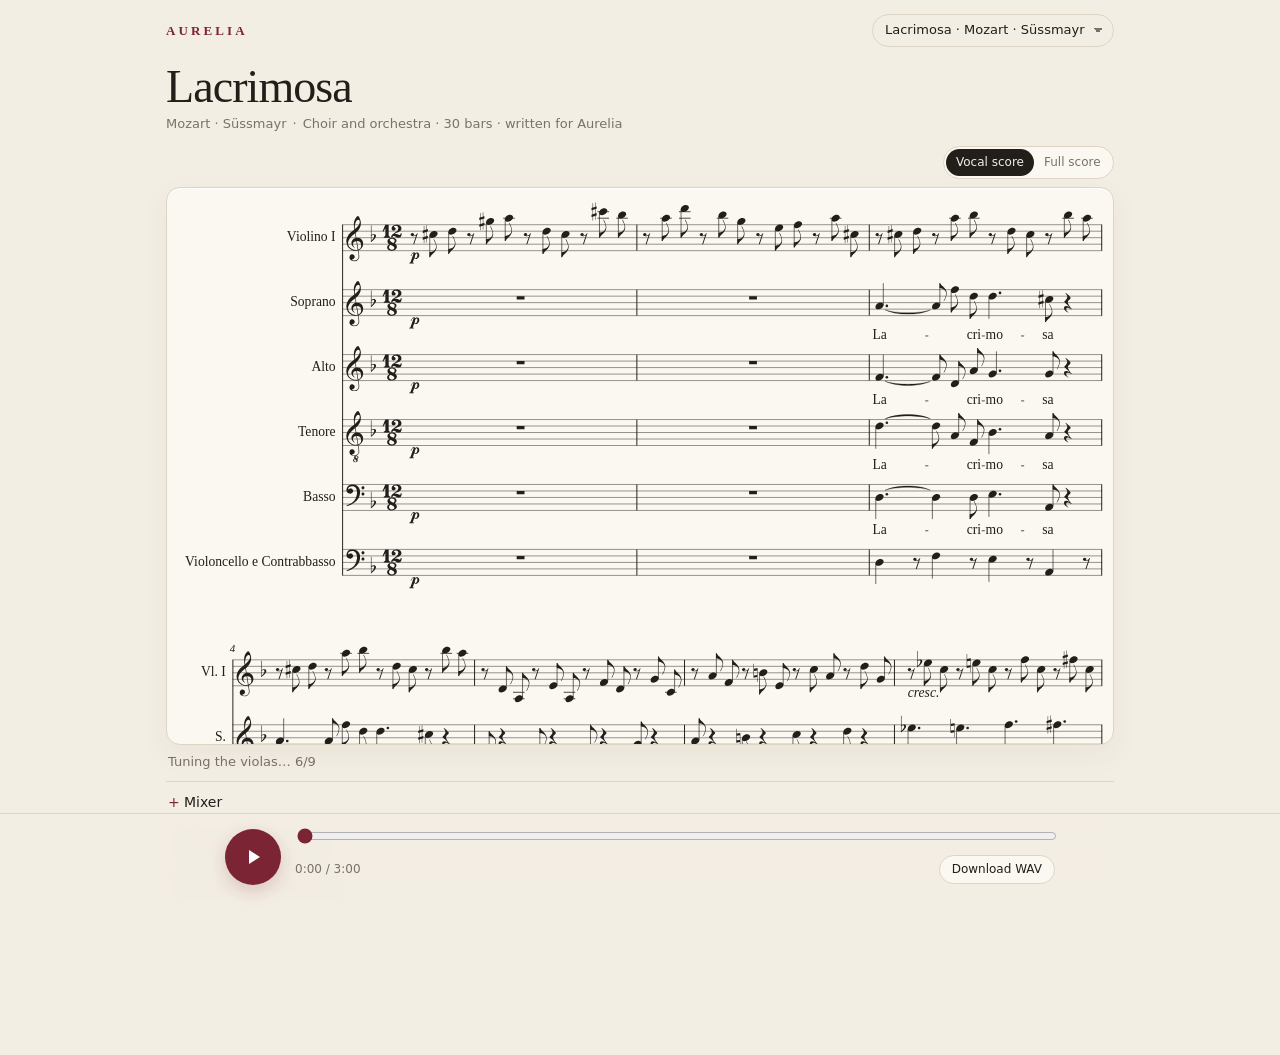
==== commit 1d3267dd: "Add favicon link to index.html" ====
--- a/index.html
+++ b/index.html
@@ -6,6 +6,7 @@
 <title>Aurelia · a score-first browser orchestra</title>
 <meta name="description" content="Aurelia reads a written score, engraves it, and performs it with sampled instruments in your browser. Audio downloads as WAV.">
 <meta name="theme-color" content="#f3eee4">
+<link rel="icon" href="favicon.svg" type="image/svg+xml">
 <link rel="stylesheet" href="css/aurelia.css?v=4">
 <script src="lib/verovio-toolkit-wasm.js" defer></script>
 <script src="js/engine.js?v=4" defer></script>
